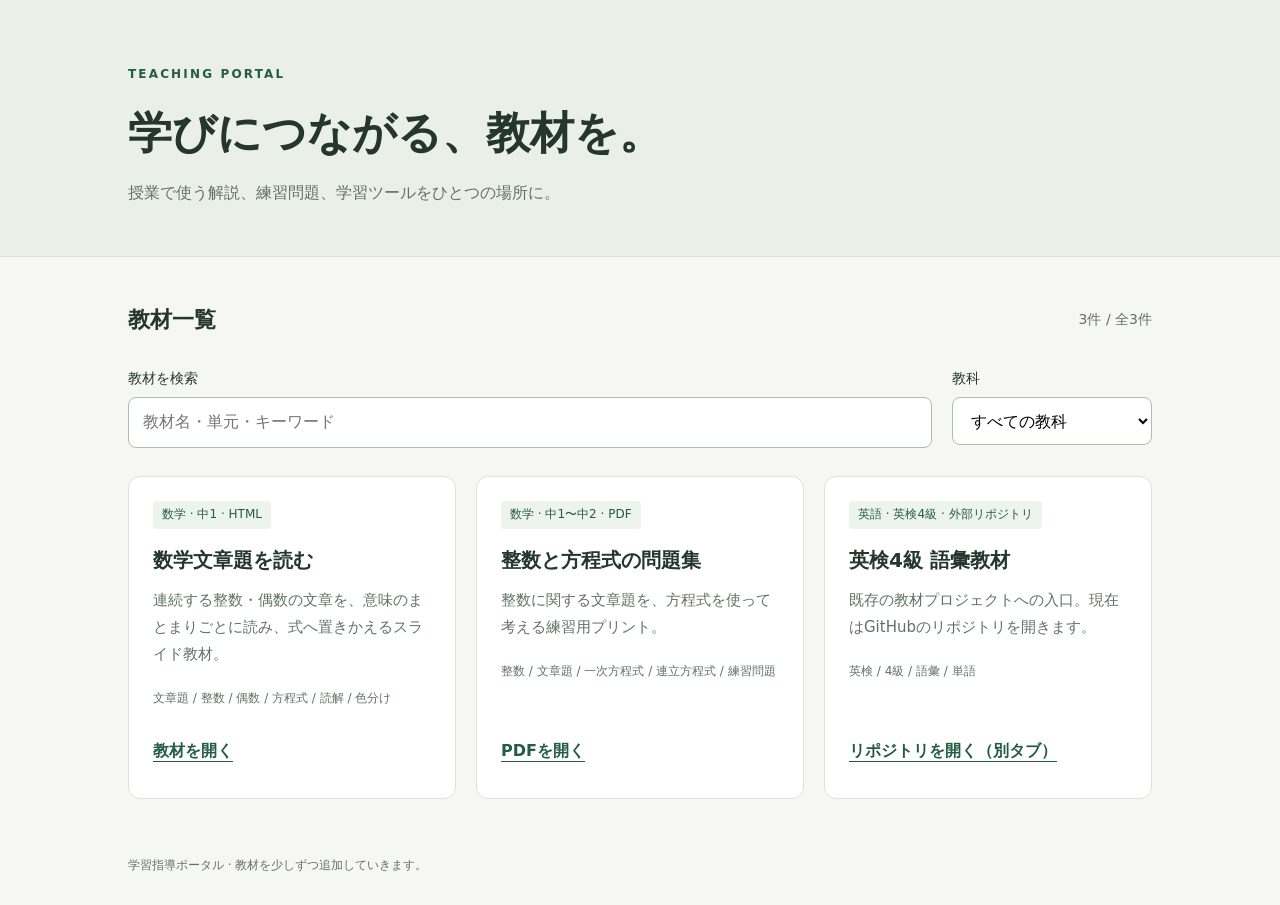
==== index.html @ 5ed82490 "feat: add searchable teaching portal and initial math materials" ====
<!doctype html>
<html lang="ja">
<head>
  <meta charset="utf-8">
  <meta name="viewport" content="width=device-width, initial-scale=1">
  <title>学習指導ポータル</title>
  <link rel="stylesheet" href="assets/style.css">
  <script src="assets/materials.js" defer></script>
  <script src="assets/portal.js" defer></script>
</head>
<body>
  <header><div class="wrap"><p class="eyebrow">TEACHING PORTAL</p><h1>学びにつながる、教材を。</h1><p class="intro">授業で使う解説、練習問題、学習ツールをひとつの場所に。</p></div></header>
  <main class="wrap">
    <section aria-labelledby="catalog-title">
      <div class="heading"><h2 id="catalog-title">教材一覧</h2><p id="count" role="status" aria-live="polite"></p></div>
      <div class="filters">
        <div><label for="search">教材を検索</label><input id="search" type="search" placeholder="教材名・単元・キーワード" autocomplete="off"></div>
        <div><label for="subject">教科</label><select id="subject"><option value="all">すべての教科</option value="math">数学</option><option value="english">英語</option><option value="art">美術</option></select></div>
      </div>
      <div id="materials" class="grid"></div>
      <p id="empty" class="empty" hidden>該当する教材はありません。検索語や教科を変えてみてください。</p>
      <noscript><p>教材の検索にはJavaScriptを有効にしてください。</p><ul><li><a href="materials/math/word-chunks.html">数学文章題を読む</a></li><li><a href="materials/math/integer-equations.pdf">整数と方程式の問題集（PDF）</a></li><li><a href="https://github.com/wontonsaporia/eiken4-vocabulary01">英検4級 語彙教材（リポジトリ）</a></li></ul></noscript>
    </section>
  </main>
  <footer class="wrap">学習指導ポータル · 教材を少しずつ追加していきます。</footer>
</body>
</html>
---- assets/style.css ----
:root{color-scheme:light;--ink:#24362e;--muted:#627168;--line:#dce3dc;--accent:#245d43;--paper:#fff;--bg:#f6f7f2}
*{box-sizing:border-box}body{margin:0;background:var(--bg);color:var(--ink);font-family:system-ui,-apple-system,"Yu Gothic",sans-serif;line-height:1.8}.wrap{max-width:1080px;margin:auto;padding:0 28px}header{padding:64px 0 48px;background:#eaf0e7;border-bottom:1px solid var(--line)}.eyebrow{font-size:12px;letter-spacing:.18em;font-weight:700;color:var(--accent);margin:0 0 16px}h1{font-size:clamp(28px,4vw,44px);line-height:1.4;margin:0 0 16px}h2{font-size:22px;margin:0}.intro{color:var(--muted);margin:0}main{padding-top:36px!important}.heading{display:flex;align-items:center;justify-content:space-between;gap:20px}#count{font-size:14px;color:var(--muted)}.filters{display:grid;grid-template-columns:1fr 200px;gap:20px;margin:20px 0 28px}label{display:block;font-size:14px;margin-bottom:6px}input,select{width:100%;font:inherit;background:white;border:1px solid #aebcb0;border-radius:8px;padding:10px 14px;min-height:48px}.grid{display:grid;grid-template-columns:repeat(auto-fit,minmax(min(100%,290px),1fr));gap:20px}.card{border:1px solid var(--line);background:var(--paper);border-radius:12px;padding:24px;display:flex;flex-direction:column;align-items:flex-start}.meta{font-size:12px;color:var(--accent);background:#edf3ed;border-radius:4px;padding:3px 9px;margin:0 0 16px}.card h3{font-size:20px;line-height:1.5;margin:0 0 12px}.description{font-size:15px;color:var(--muted);margin:0 0 20px}.tags{font-size:12px;color:var(--muted);margin:0 0 20px}.card a{margin-top:auto;color:var(--accent);font-weight:650;text-underline-offset:5px;padding:8px 0}a:hover{color:#123820}a:focus-visible,input:focus-visible,select:focus-visible{outline:3px solid #ca942f;outline-offset:4px}.empty{padding:40px 20px;text-align:center;background:white;border:1px dashed var(--line);border-radius:12px}footer{font-size:12px;color:var(--muted);margin-top:56px!important;padding-bottom:28px!important}@media(max-width:600px){.wrap{padding:0 20px}header{padding:40px 0 32px}.filters{grid-template-columns:1fr;gap:12px}.heading{gap:10px}.card{padding:20px}}
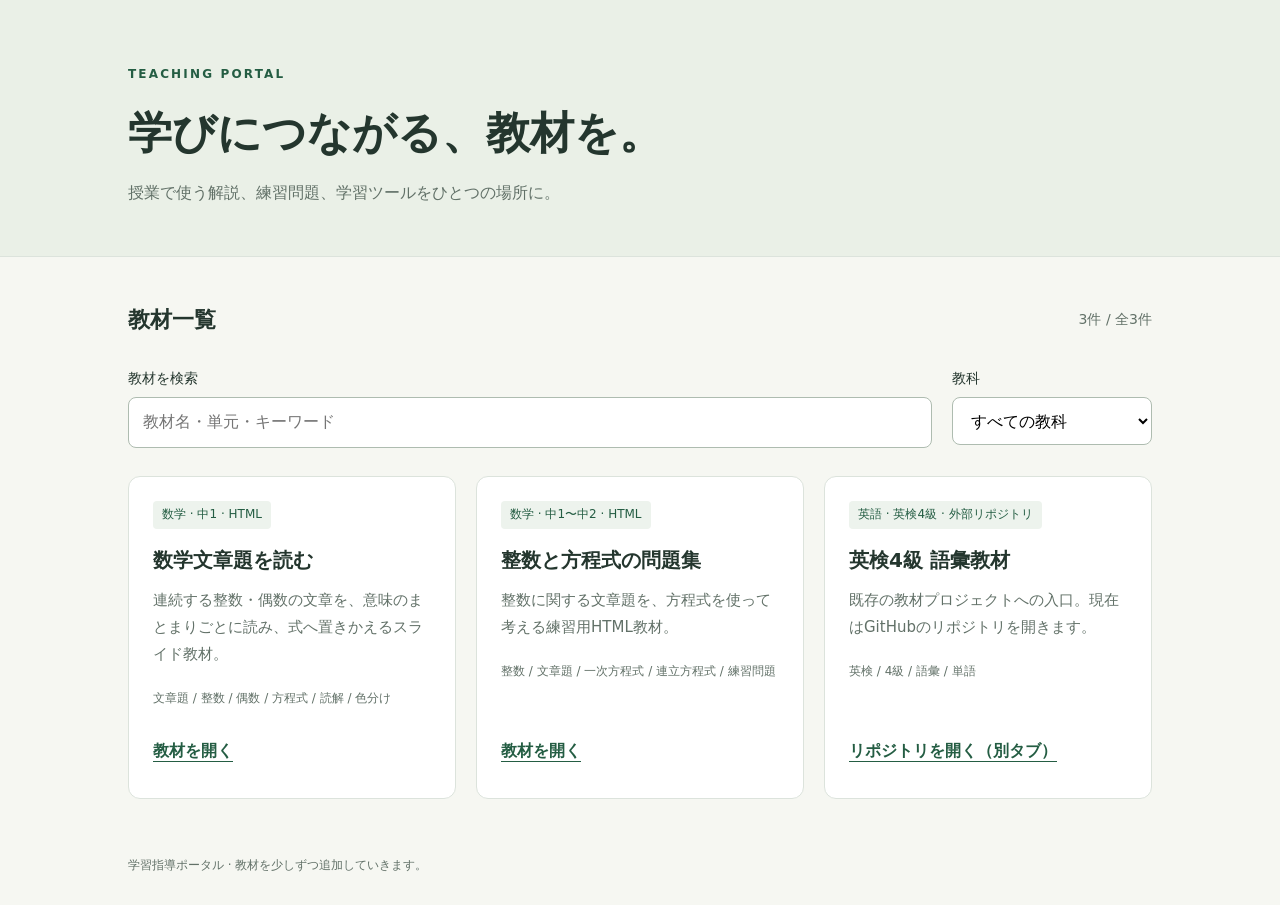
==== commit 79607430: "fix: point fallback math link to HTML worksheet" ====
--- a/index.html
+++ b/index.html
@@ -19,7 +19,7 @@
       </div>
       <div id="materials" class="grid"></div>
       <p id="empty" class="empty" hidden>該当する教材はありません。検索語や教科を変えてみてください。</p>
-      <noscript><p>教材の検索にはJavaScriptを有効にしてください。</p><ul><li><a href="materials/math/word-chunks.html">数学文章題を読む</a></li><li><a href="materials/math/integer-equations.pdf">整数と方程式の問題集（PDF）</a></li><li><a href="https://github.com/wontonsaporia/eiken4-vocabulary01">英検4級 語彙教材（リポジトリ）</a></li></ul></noscript>
+      <noscript><p>教材の検索にはJavaScriptを有効にしてください。</p><ul><li><a href="materials/math/word-chunks.html">数学文章題を読む</a></li><li><a href="materials/math/integer-equations.html">整数と方程式の問題集</a></li><li><a href="https://github.com/wontonsaporia/eiken4-vocabulary01">英検4級 語彙教材（リポジトリ）</a></li></ul></noscript>
     </section>
   </main>
   <footer class="wrap">学習指導ポータル · 教材を少しずつ追加していきます。</footer>
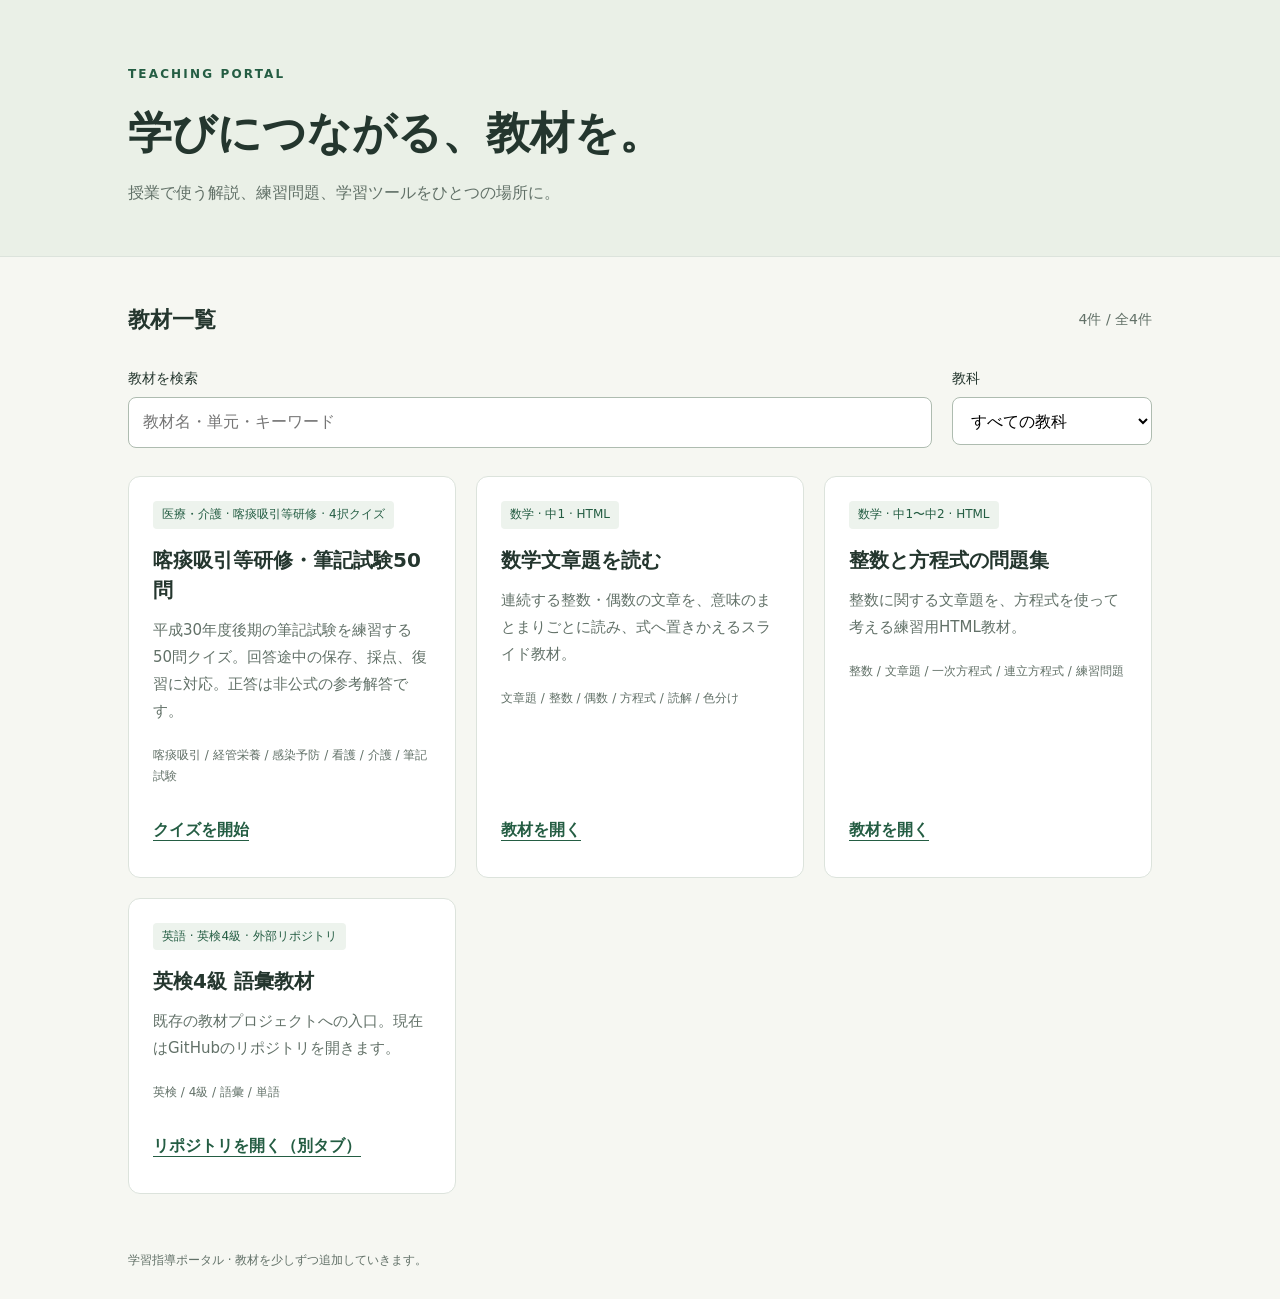
==== commit ef15aba4: "Add medical and nursing care category to portal filters" ====
--- a/index.html
+++ b/index.html
@@ -15,7 +15,7 @@
       <div class="heading"><h2 id="catalog-title">教材一覧</h2><p id="count" role="status" aria-live="polite"></p></div>
       <div class="filters">
         <div><label for="search">教材を検索</label><input id="search" type="search" placeholder="教材名・単元・キーワード" autocomplete="off"></div>
-        <div><label for="subject">教科</label><select id="subject"><option value="all">すべての教科</option value="math">数学</option><option value="english">英語</option><option value="art">美術</option></select></div>
+        <div><label for="subject">教科</label><select id="subject"><option value="all">すべての教科</option value="math">数学</option><option value="english">英語</option><option value="art">美術</option><option value="care">医療・介護</option></select></div>
       </div>
       <div id="materials" class="grid"></div>
       <p id="empty" class="empty" hidden>該当する教材はありません。検索語や教科を変えてみてください。</p>
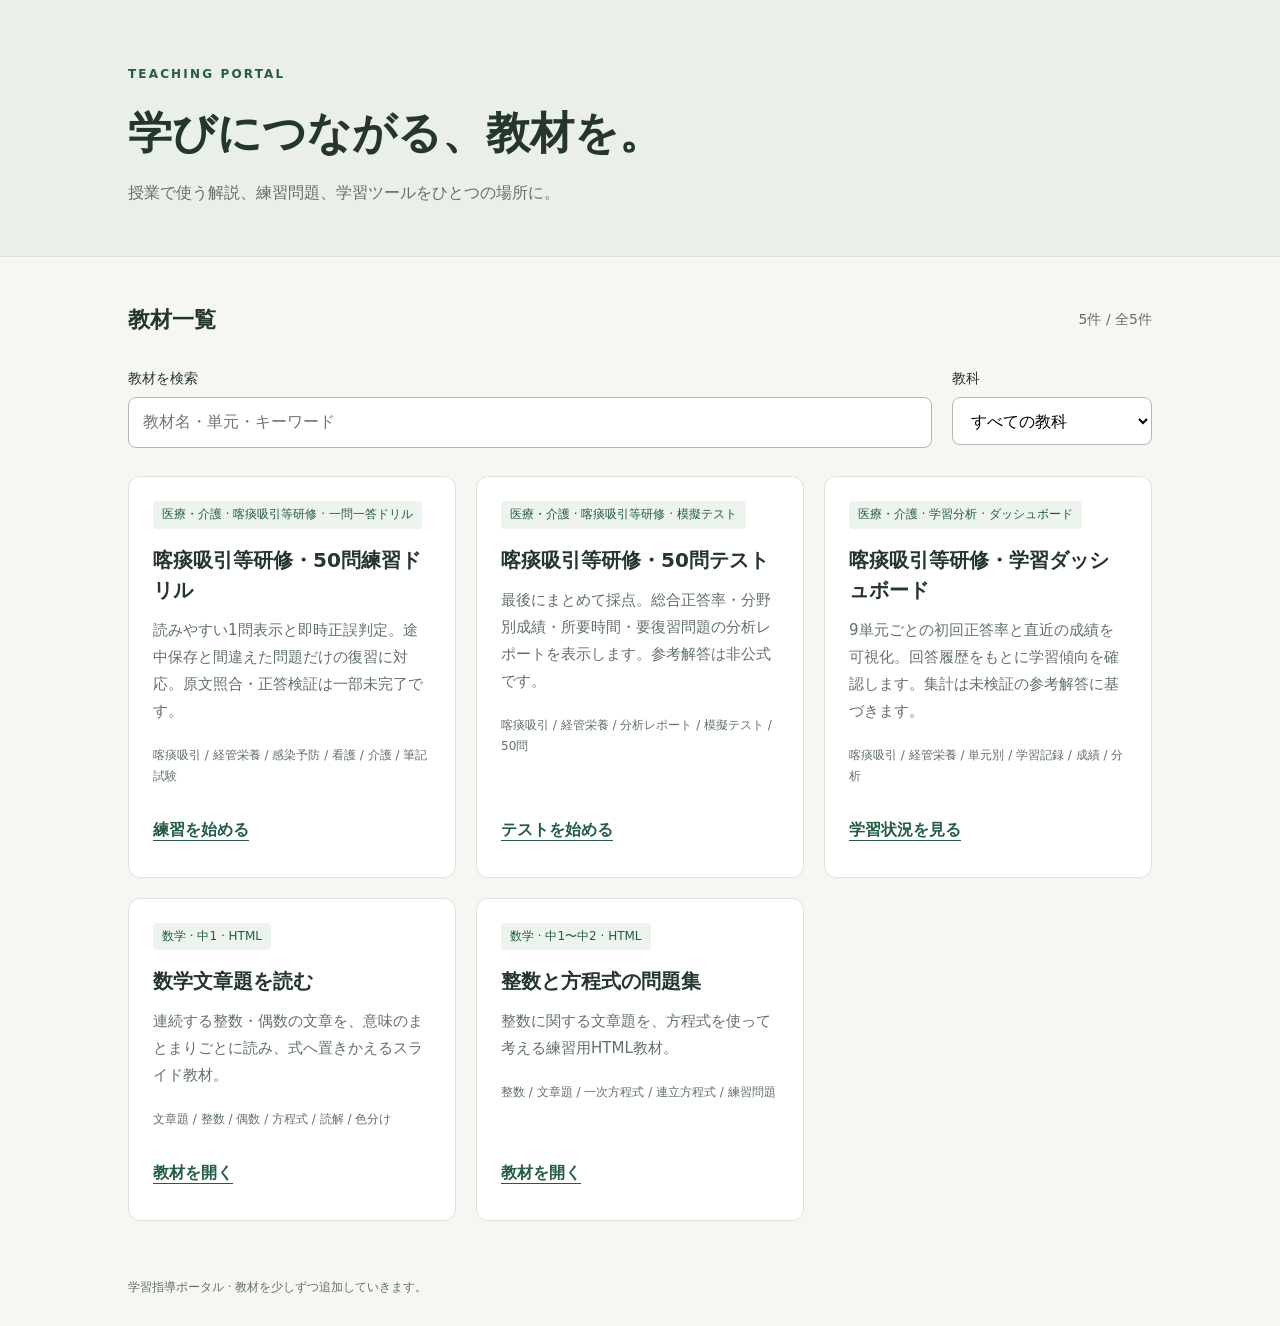
==== commit 17fab40a: "Remove opted-out Eiken link from non-JavaScript fallback" ====
--- a/index.html
+++ b/index.html
@@ -19,7 +19,7 @@
       </div>
       <div id="materials" class="grid"></div>
       <p id="empty" class="empty" hidden>該当する教材はありません。検索語や教科を変えてみてください。</p>
-      <noscript><p>教材の検索にはJavaScriptを有効にしてください。</p><ul><li><a href="materials/math/word-chunks.html">数学文章題を読む</a></li><li><a href="materials/math/integer-equations.html">整数と方程式の問題集</a></li><li><a href="https://github.com/wontonsaporia/eiken4-vocabulary01">英検4級 語彙教材（リポジトリ）</a></li></ul></noscript>
+      <noscript><p>教材の検索にはJavaScriptを有効にしてください。</p><ul><li><a href="materials/math/word-chunks.html">数学文章題を読む</a></li><li><a href="materials/math/integer-equations.html">整数と方程式の問題集</a></li></ul></noscript>
     </section>
   </main>
   <footer class="wrap">学習指導ポータル · 教材を少しずつ追加していきます。</footer>
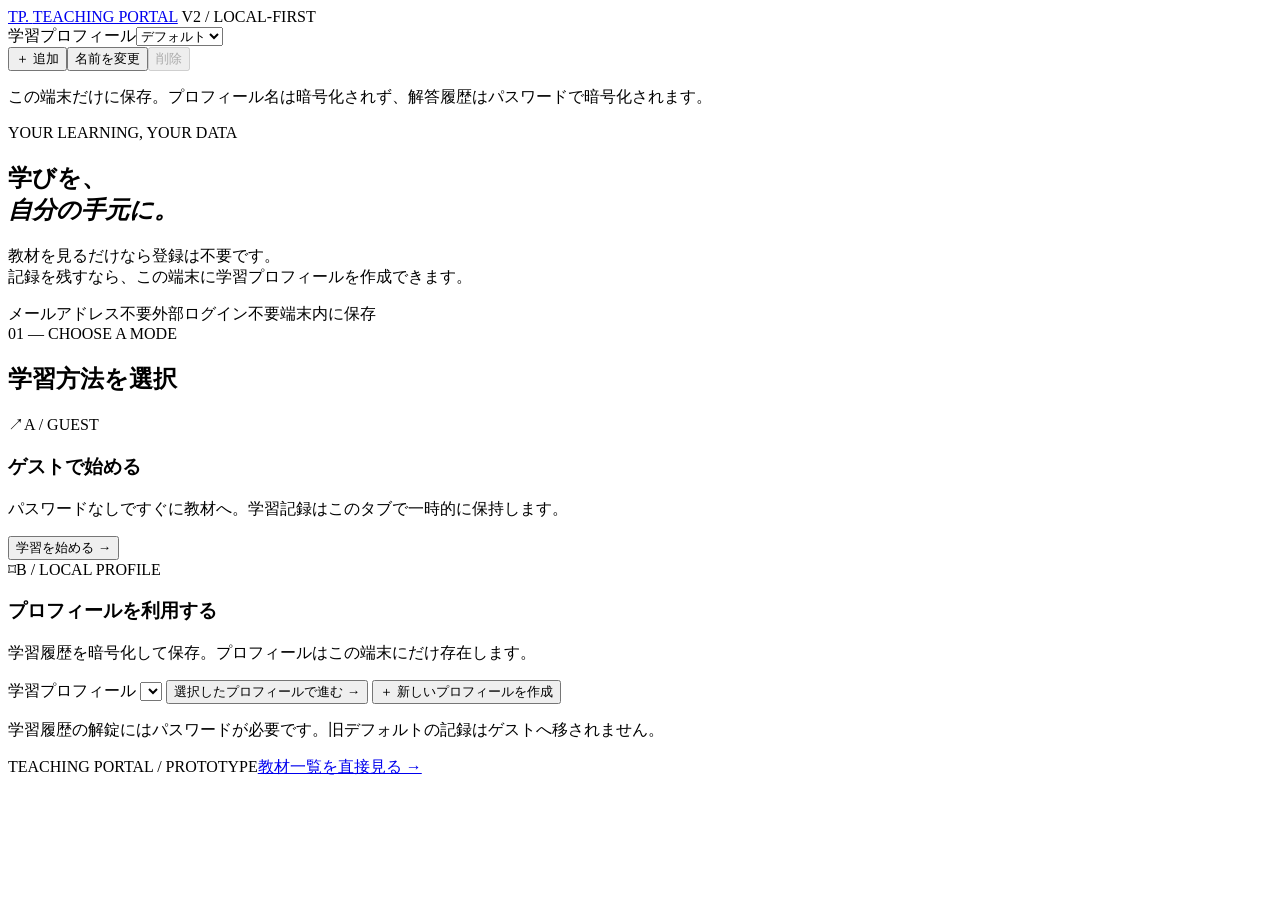
==== commit a0b79504: "Make v2 START the app entrance without touching existing encrypted data" ====
--- a/index.html
+++ b/index.html
@@ -1,27 +1,53 @@
 <!doctype html>
 <html lang="ja">
 <head>
-  <meta charset="utf-8">
-  <meta name="viewport" content="width=device-width, initial-scale=1">
-  <title>学習指導ポータル</title>
-  <link rel="stylesheet" href="assets/style.css">
-  <script src="assets/materials.js" defer></script>
-  <script src="assets/portal.js" defer></script>
+<meta charset="utf-8">
+<meta name="viewport" content="width=device-width,initial-scale=1">
+<meta name="color-scheme" content="light">
+<meta name="theme-color" content="#203d37">
+<title>はじめる | Teaching Portal v2</title>
+<link rel="stylesheet" href="assets/start.css">
+<link rel="manifest" href="manifest.webmanifest">
+<link rel="icon" href="assets/app-icon.svg" type="image/svg+xml">
+<script src="assets/guest-session.js" defer></script>
+<script src="assets/profiles.js" defer></script>
+<script src="assets/start.js" defer></script>
 </head>
-<body>
-  <header><div class="wrap"><p class="eyebrow">TEACHING PORTAL</p><h1>学びにつながる、教材を。</h1><p class="intro">授業で使う解説、練習問題、学習ツールをひとつの場所に。</p></div></header>
-  <main class="wrap">
-    <section aria-labelledby="catalog-title">
-      <div class="heading"><h2 id="catalog-title">教材一覧</h2><p id="count" role="status" aria-live="polite"></p></div>
-      <div class="filters">
-        <div><label for="search">教材を検索</label><input id="search" type="search" placeholder="教材名・単元・キーワード" autocomplete="off"></div>
-        <div><label for="subject">教科</label><select id="subject"><option value="all">すべての教科</option value="math">数学</option><option value="english">英語</option><option value="art">美術</option><option value="care">医療・介護</option></select></div>
-      </div>
-      <div id="materials" class="grid"></div>
-      <p id="empty" class="empty" hidden>該当する教材はありません。検索語や教科を変えてみてください。</p>
-      <noscript><p>教材の検索にはJavaScriptを有効にしてください。</p><ul><li><a href="materials/math/word-chunks.html">数学文章題を読む</a></li><li><a href="materials/math/integer-equations.html">整数と方程式の問題集</a></li></ul></noscript>
-    </section>
-  </main>
-  <footer class="wrap">学習指導ポータル · 教材を少しずつ追加していきます。</footer>
-</body>
-</html>
+<body data-profile-ui="hidden">
+<div class="app-frame">
+ <header class="masthead">
+  <a href="index.html" class="wordmark" aria-label="Teaching Portal スタート">TP<span class="brand-dot">.</span> <span>TEACHING PORTAL</span></a>
+  <span class="version">V2 / LOCAL-FIRST</span>
+ </header>
+ <main class="start-layout">
+  <section class="introduction" aria-labelledby="intro-title">
+   <div class="kicker"><span class="kicker-line"></span> YOUR LEARNING, YOUR DATA</div>
+   <h1 id="intro-title">学びを、<br><em>自分の手元に。</em></h1>
+   <p>教材を見るだけなら登録は不要です。<br>記録を残すなら、この端末に学習プロフィールを作成できます。</p>
+   <div class="principles"><span>メールアドレス不要</span><span>外部ログイン不要</span><span>端末内に保存</span></div>
+  </section>
+  <section class="entry" aria-label="学習の始め方">
+   <div class="entry-heading"><span>01 — CHOOSE A MODE</span><h2>学習方法を選択</h2></div>
+   <section class="mode-card primary" aria-labelledby="guest-title">
+    <div class="card-top"><span class="card-symbol" aria-hidden="true">↗</span><span class="card-index">A / GUEST</span></div>
+    <h3 id="guest-title">ゲストで始める</h3>
+    <p>パスワードなしですぐに教材へ。学習記録はこのタブで一時的に保持します。</p>
+    <button type="button" id="start-guest" class="action primary-action">学習を始める <span aria-hidden="true">→</span></button>
+   </section>
+   <section class="mode-card secondary" aria-labelledby="profile-title">
+    <div class="card-top"><span class="card-symbol" aria-hidden="true">⌑</span><span class="card-index">B / LOCAL PROFILE</span></div>
+    <h3 id="profile-title">プロフィールを利用する</h3>
+    <p>学習履歴を暗号化して保存。プロフィールはこの端末にだけ存在します。</p>
+    <label for="profile-select">学習プロフィール</label>
+    <select id="profile-select"></select>
+    <button type="button" id="open-profile" class="action outline-action">選択したプロフィールで進む <span aria-hidden="true">→</span></button>
+    <button type="button" id="create-profile" class="new-profile">＋ 新しいプロフィールを作成</button>
+    <p class="tiny">学習履歴の解錠にはパスワードが必要です。旧デフォルトの記録はゲストへ移されません。</p>
+   </section>
+   <p id="entry-status" class="status" role="status" aria-live="polite"></p>
+  </section>
+ </main>
+ <footer class="footer"><span>TEACHING PORTAL / PROTOTYPE</span><a href="home.html">教材一覧を直接見る →</a></footer>
+</div>
+<noscript><p>JavaScriptを有効にするとゲストとプロフィールを選べます。<a href="home.html">教材一覧を見る</a></p></noscript>
+</body></html>
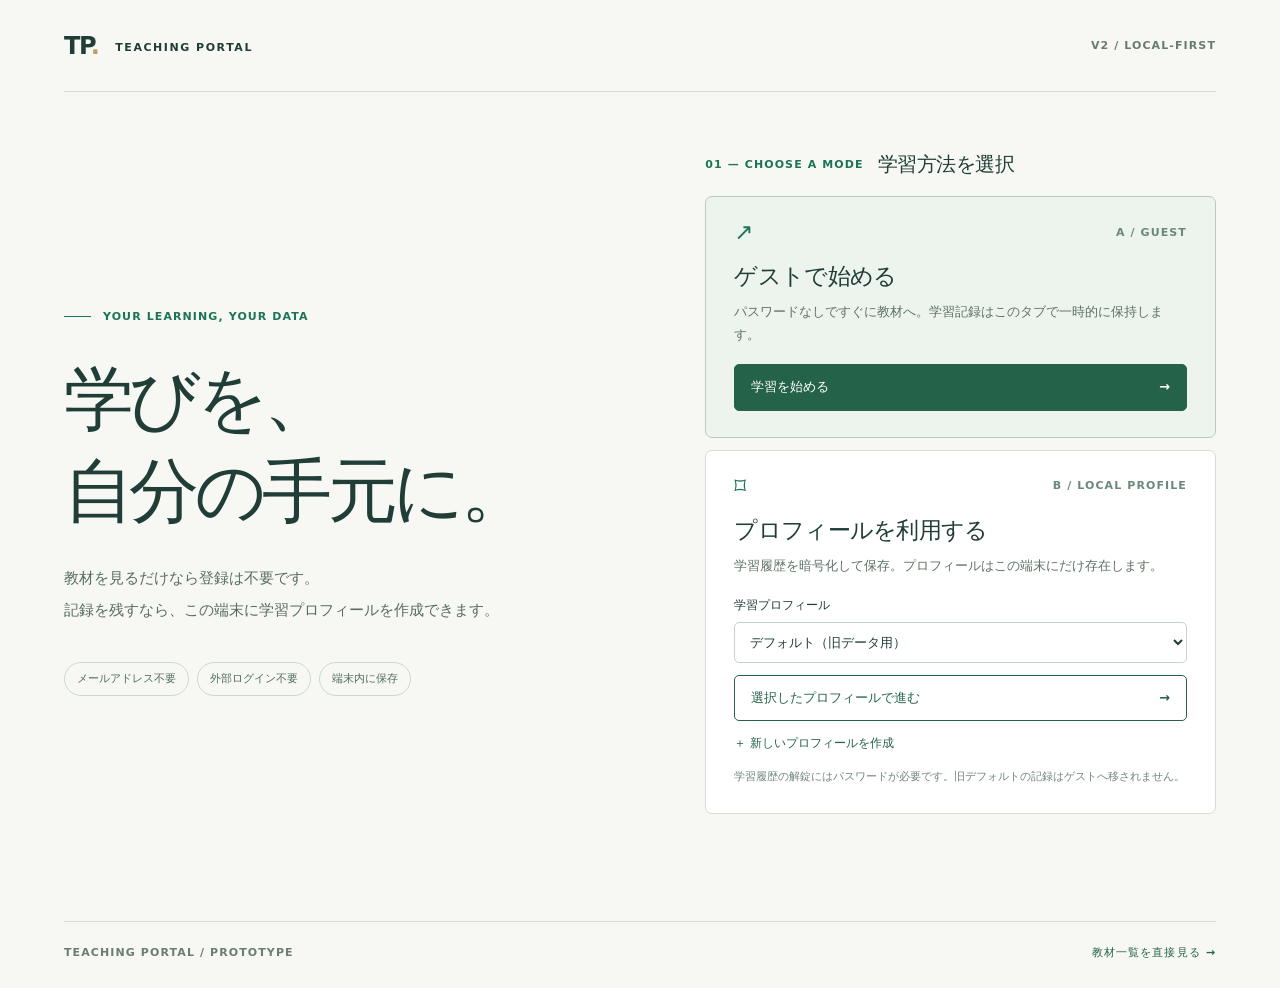
==== commit 9c311e8a: "Correct public catalog links after HOME and LIBRARY split" ====
--- a/index.html
+++ b/index.html
@@ -47,7 +47,7 @@
    <p id="entry-status" class="status" role="status" aria-live="polite"></p>
   </section>
  </main>
- <footer class="footer"><span>TEACHING PORTAL / PROTOTYPE</span><a href="home.html">教材一覧を直接見る →</a></footer>
+ <footer class="footer"><span>TEACHING PORTAL / PROTOTYPE</span><a href="library.html">教材一覧を直接見る →</a></footer>
 </div>
-<noscript><p>JavaScriptを有効にするとゲストとプロフィールを選べます。<a href="home.html">教材一覧を見る</a></p></noscript>
+<noscript><p>JavaScriptを有効にするとゲストとプロフィールを選べます。<a href="library.html">教材一覧を見る</a></p></noscript>
 </body></html>
--- a/assets/start.css
+++ b/assets/start.css
@@ -0,0 +1,15 @@
+:root{color-scheme:light;--ink:#203d37;--soft:#687a73;--accent:#1b7457;--line:#d6ddd7;--bg:#f7f8f4;--paper:#fff}
+*{box-sizing:border-box}body{margin:0;background:var(--bg);color:var(--ink);font-family:system-ui,-apple-system,"Hiragino Kaku Gothic ProN","Yu Gothic",sans-serif;line-height:1.75;font-synthesis:none}
+button,select{font:inherit}button{cursor:pointer}a{color:inherit}button:focus-visible,select:focus-visible,a:focus-visible{outline:3px solid #c78f43;outline-offset:3px}.app-frame{min-height:100vh;max-width:1320px;margin:auto;padding:0 clamp(22px,5vw,72px);display:flex;flex-direction:column}.masthead{min-height:92px;display:flex;align-items:center;justify-content:space-between;gap:12px;border-bottom:1px solid var(--line)}
+.wordmark{text-decoration:none;font-size:24px;font-weight:800;letter-spacing:-.06em}.wordmark span:not(.brand-dot){font-size:11px;letter-spacing:.14em;margin-left:10px;vertical-align:3px;font-weight:750}.brand-dot{color:#bca05d}.version,.kicker,.entry-heading>span,.card-index,.footer{font-size:11px;font-weight:730;letter-spacing:.1em}.version{color:var(--soft)}
+.start-layout{display:grid;grid-template-columns:minmax(0,1.05fr) minmax(320px,.95fr);gap:clamp(28px,6vw,100px);align-items:center;flex:1;padding:55px 0 65px}
+.kicker{color:var(--accent);display:flex;align-items:center;gap:12px}.kicker-line{display:block;width:27px;height:1px;background:var(--accent)}
+.introduction h1{font-size:clamp(40px,5.5vw,77px);line-height:1.3;letter-spacing:-.065em;margin:28px 0 26px;font-weight:730}.introduction h1 em{font-style:normal;font-weight:450}.introduction>p{font-size:15px;color:#576c62;line-height:2.1;max-width:440px}.principles{display:flex;flex-wrap:wrap;gap:8px;margin-top:36px}.principles span{border:1px solid #cbd9cf;border-radius:30px;padding:6px 12px;font-size:11px;font-weight:650;color:#506c5e}
+.entry{max-width:520px;width:100%;margin-left:auto}.entry-heading{display:flex;gap:14px;align-items:center;margin-bottom:14px}.entry-heading>span{color:var(--accent)}.entry-heading h2{margin:0;font-size:20px;letter-spacing:-.025em}
+.mode-card{border:1px solid var(--line);background:var(--paper);padding:24px 28px 26px;margin-bottom:12px;border-radius:7px}.mode-card.primary{background:#edf4ee;border-color:#b6cdbb}.card-top{display:flex;align-items:center;justify-content:space-between}.card-symbol{font-size:23px;line-height:1;color:var(--accent)}.card-index{color:#6b8879}.mode-card h3{font-size:23px;letter-spacing:-.03em;margin:12px 0 5px}.mode-card p{font-size:13px;color:#5e7265;margin:0 0 17px}.action{display:flex;align-items:center;justify-content:space-between;gap:12px;border-radius:5px;border:1px solid #286349;padding:11px 16px;width:100%;font-weight:700;font-size:13px;min-height:45px}.primary-action{background:#246349;color:white}.primary-action:hover{background:#174b37}.outline-action{background:white;color:#246349}.outline-action:hover{background:#edf5f0}
+.mode-card label{display:block;font-size:12px;font-weight:700;margin:9px 0 6px}.mode-card select{width:100%;border-radius:5px;border:1px solid #c5d4c9;background:#fff;color:var(--ink);padding:11px;font-size:13px;margin:0 0 12px}
+.new-profile{display:block;background:none;border:0;padding:12px 0 2px;color:#246349;font-size:12px;font-weight:720;text-align:left}.new-profile:hover{text-decoration:underline}.mode-card .tiny{font-size:11px;line-height:1.7;margin-top:12px;margin-bottom:0;color:#72847b}
+.status{font-size:12px;color:#995028;min-height:1.5em}.footer{padding:21px 0 26px;border-top:1px solid var(--line);display:flex;justify-content:space-between;gap:12px;color:#6b7c72}.footer a{color:#276349;text-decoration:none}.footer a:hover{text-decoration:underline}
+@media(max-width:800px){.start-layout{grid-template-columns:1fr;gap:38px;padding:45px 0}.entry{margin:0;max-width:100%}.introduction h1{margin:18px 0;font-size:clamp(36px,7vw,58px)}.introduction>p{font-size:13px}.principles{margin-top:16px}.masthead{min-height:68px}}
+@media(max-width:480px){.wordmark span:not(.brand-dot){font-size:9px;margin-left:4px}.version{font-size:9px}.mode-card{padding:20px}.entry-heading{display:block}.entry-heading h2{margin-top:3px}.footer{font-size:9px}}
+@media(prefers-reduced-motion:no-preference){.action{transition:background-color .16s}}
